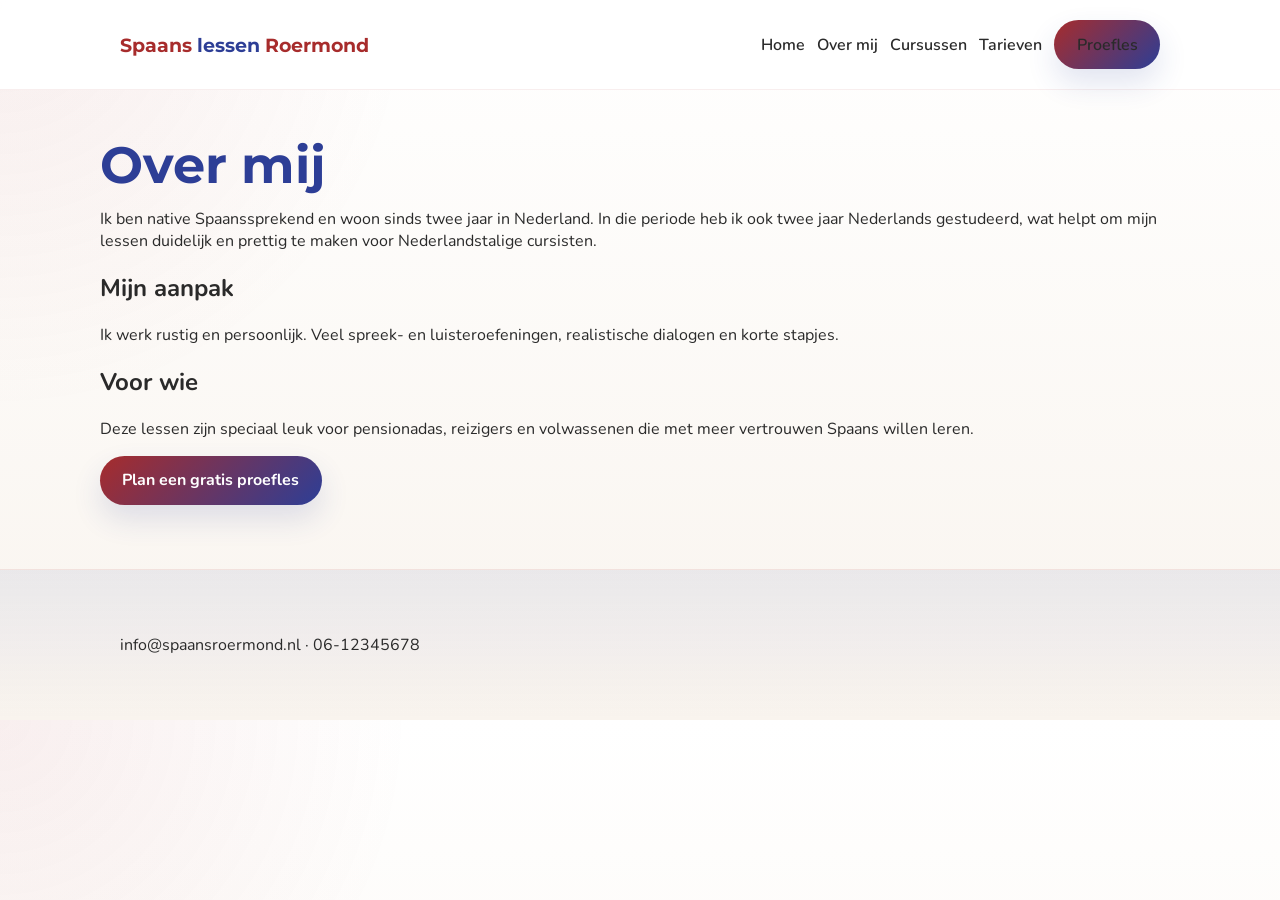
==== about.html @ ed49b1fa "Initial Spaans Roermond site" ====
<!doctype html>
<html lang="nl">
<head>
  <meta charset="utf-8" />
  <meta name="viewport" content="width=device-width,initial-scale=1" />
  <title>Over mij — Spaans lessen Roermond</title>
  <meta name="description" content="Native Spaanssprekende docent in Roermond. Ik geef Spaanse lessen online of op locatie, met uitleg in Nederlands of Engels." />
  <link href="https://fonts.googleapis.com/css2?family=Montserrat:wght@600;700&family=Nunito:wght@400;600&display=swap" rel="stylesheet">
  <link rel="stylesheet" href="styles.css">
</head>
<body>
  <header class="site-header">
    <div class="container header-inner">
      <div class="logo">Spaans <span>lessen</span> Roermond</div>
      <nav class="nav">
        <a href="index.html">Home</a>
        <a href="about.html">Over mij</a>
        <a href="courses.html">Cursussen</a>
        <a href="pricing.html">Tarieven</a>
        <a href="index.html#contact" class="btn btn-primary">Proefles</a>
      </nav>
    </div>
  </header>
  <main class="container" style="padding:3rem 0;">
    <h1>Over mij</h1>
    <p>Ik ben native Spaanssprekend en woon sinds twee jaar in Nederland. In die periode heb ik ook twee jaar Nederlands gestudeerd, wat helpt om mijn lessen duidelijk en prettig te maken voor Nederlandstalige cursisten.</p>
    <h2>Mijn aanpak</h2>
    <p>Ik werk rustig en persoonlijk. Veel spreek- en luisteroefeningen, realistische dialogen en korte stapjes.</p>
    <h2>Voor wie</h2>
    <p>Deze lessen zijn speciaal leuk voor pensionadas, reizigers en volwassenen die met meer vertrouwen Spaans willen leren.</p>
    <p><a href="index.html#contact" class="btn btn-primary">Plan een gratis proefles</a></p>
  </main>
  <footer class="site-footer">
    <div class="container footer-grid">
      <p>info@spaansroermond.nl · 06-12345678</p>
    </div>
  </footer>
</body>
</html>
---- styles.css ----
:root{
  --primary:#A72C2C;
  --secondary:#2D3E96;
  --warm:#E7B75D;
  --bg:#F9F4EE;
  --surface:#fff;
  --text:#2a2a2a;
  --muted:#555;
}
*{box-sizing:border-box}
body{margin:0;font-family:'Nunito',sans-serif;background:radial-gradient(circle at top left, rgba(167,44,44,0.08), transparent 28%), linear-gradient(180deg,#fff,#f9f4ee);color:var(--text)}
img,svg{max-width:100%;height:auto}
.container{max-width:1080px;margin:0 auto;padding:1.25rem}
.site-header{position:sticky;top:0;background:rgba(255,255,255,0.95);backdrop-filter:blur(8px);border-bottom:1px solid rgba(167,44,44,0.08)}
.header-inner{display:flex;align-items:center;justify-content:space-between;gap:1rem}
.logo{font-family:'Montserrat',sans-serif;font-size:1.2rem;font-weight:700;color:var(--primary)}
.logo span{color:var(--secondary)}
.nav{display:flex;flex-wrap:wrap;align-items:center;gap:0.75rem}
.nav a{color:var(--text);text-decoration:none;font-weight:600}
.hero{padding:4rem 0}
.hero-grid{display:grid;grid-template-columns:1.4fr 1fr;gap:2rem;align-items:center}
.eyebrow{display:inline-block;padding:.25rem .75rem;border-radius:999px;background:rgba(45,62,150,0.1);color:var(--secondary);font-size:.89rem;margin-bottom:1rem}
h1{font-family:'Montserrat',sans-serif;font-size:clamp(2.4rem,4vw,3.6rem);margin:0 0 1rem;line-height:1.05;color:var(--secondary)}
.lead{max-width:35rem;font-size:1.05rem;color:var(--muted);margin:0 0 1.5rem}
.hero-buttons{display:flex;flex-wrap:wrap;gap:1rem}
.btn{display:inline-flex;align-items:center;justify-content:center;padding:.85rem 1.4rem;border-radius:999px;font-weight:700;text-decoration:none;transition:transform .18s ease,box-shadow .18s ease}
.btn-primary{background:linear-gradient(135deg, var(--primary), var(--secondary));color:#fff;box-shadow:0 14px 30px rgba(45,62,150,0.14)}
.btn-primary:hover{transform:translateY(-3px);box-shadow:0 18px 38px rgba(45,62,150,0.2)}
.btn-secondary{background:rgba(45,62,150,0.08);color:var(--secondary);}
.hero-card{padding:2rem;border-radius:22px;background:rgba(255,255,255,0.92);border:1px solid rgba(167,44,44,0.1);box-shadow:0 18px 50px rgba(45,62,150,0.05)}
.card-label{font-size:.95rem;font-weight:700;color:var(--primary);text-transform:uppercase;letter-spacing:.08em;margin-bottom:.75rem}
.section-accent{background:linear-gradient(180deg,rgba(45,62,150,0.04),transparent 88%);border-top:4px solid rgba(167,44,44,0.12);padding:2rem 0}
.info-grid{display:grid;grid-template-columns:1fr 1fr;gap:1.75rem;align-items:start}
.feature-list{display:grid;gap:1rem}
.feature-card{padding:1.25rem 1.4rem;background:var(--surface);border-radius:18px;border:1px solid rgba(45,62,150,0.08)}
.feature-card h3{margin-top:0;color:var(--secondary)}
.cards-section{padding:2.5rem 0}
.cards-grid{display:grid;grid-template-columns:repeat(auto-fit,minmax(220px,1fr));gap:1.2rem}
.card{background:var(--surface);padding:1.5rem;border-radius:18px;border:1px solid rgba(167,44,44,0.08)}
.card h3{margin-top:0;color:var(--primary)}
.contact{padding:2.5rem 0}
.contact-box{background:var(--surface);border-radius:24px;padding:2rem;box-shadow:0 20px 50px rgba(167,44,44,0.08);border:1px solid rgba(45,62,150,0.06)}
.contact-box h2{margin-top:0;color:var(--secondary)}
.contact-box p{color:var(--muted);margin-bottom:1.5rem}
form{display:grid;gap:1rem}
form label{display:grid;font-weight:600;color:var(--text)}
input,textarea,select{width:100%;padding:0.95rem 1rem;border:1px solid rgba(45,62,150,0.12);border-radius:16px;background:#fff;color:var(--text);font:inherit}
input:focus,textarea:focus,select:focus{outline:none;box-shadow:0 0 0 4px rgba(45,62,150,0.1);border-color:var(--secondary)}
.site-footer{padding:1.75rem 0;background:linear-gradient(180deg,rgba(45,62,150,0.08),transparent);border-top:1px solid rgba(167,44,44,0.1)}
.footer-grid{display:flex;flex-wrap:wrap;justify-content:space-between;gap:1rem}
@media(max-width:900px){.hero-grid, .info-grid{grid-template-columns:1fr}.nav{justify-content:flex-end}.hero{padding:3rem 0}}
@media(max-width:620px){.header-inner{flex-direction:column;align-items:flex-start}.hero-buttons{flex-direction:column}.footer-grid{flex-direction:column}}
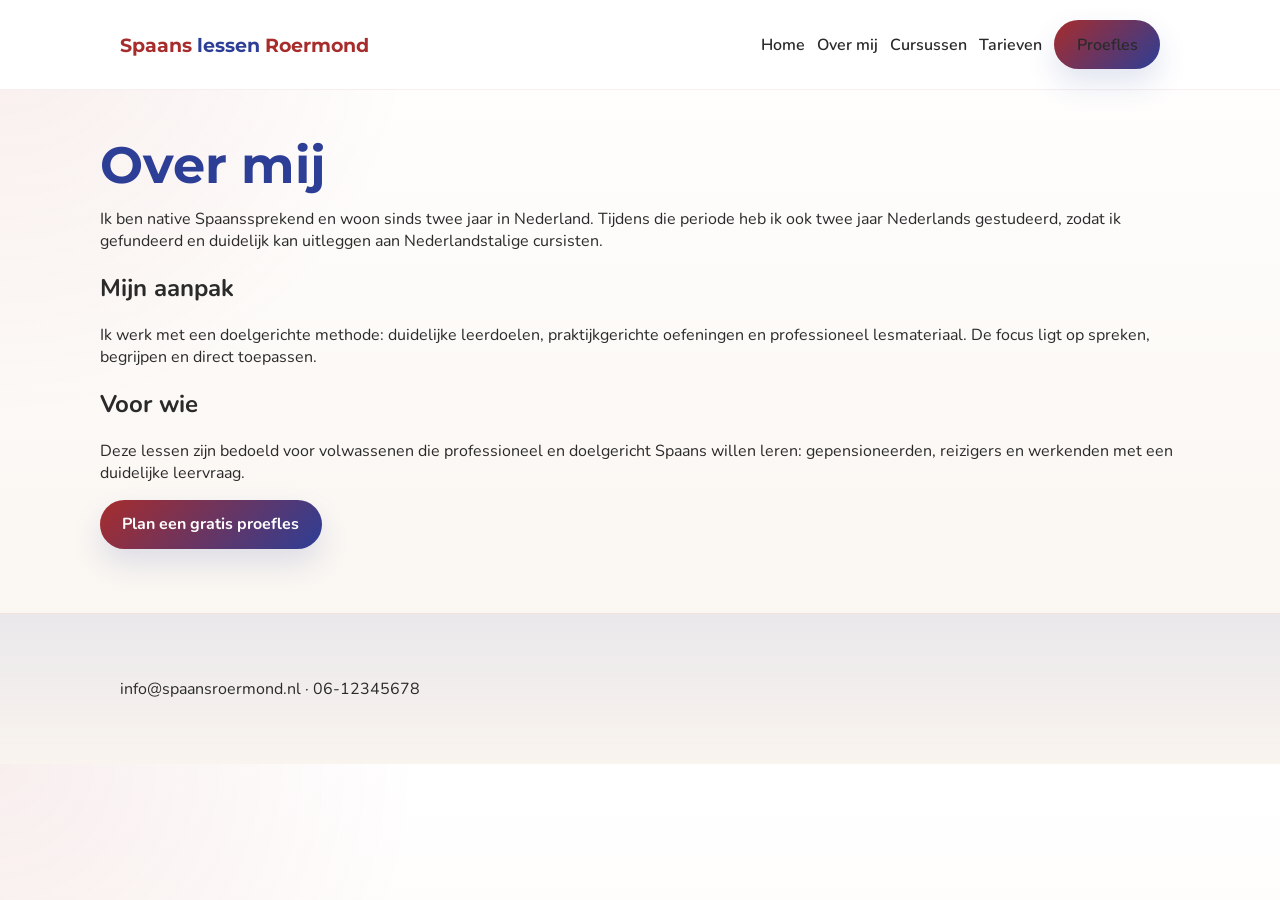
==== commit c90231e9: "Update site content and form" ====
--- a/about.html
+++ b/about.html
@@ -23,11 +23,11 @@
   </header>
   <main class="container" style="padding:3rem 0;">
     <h1>Over mij</h1>
-    <p>Ik ben native Spaanssprekend en woon sinds twee jaar in Nederland. In die periode heb ik ook twee jaar Nederlands gestudeerd, wat helpt om mijn lessen duidelijk en prettig te maken voor Nederlandstalige cursisten.</p>
+    <p>Ik ben native Spaanssprekend en woon sinds twee jaar in Nederland. Tijdens die periode heb ik ook twee jaar Nederlands gestudeerd, zodat ik gefundeerd en duidelijk kan uitleggen aan Nederlandstalige cursisten.</p>
     <h2>Mijn aanpak</h2>
-    <p>Ik werk rustig en persoonlijk. Veel spreek- en luisteroefeningen, realistische dialogen en korte stapjes.</p>
+    <p>Ik werk met een doelgerichte methode: duidelijke leerdoelen, praktijkgerichte oefeningen en professioneel lesmateriaal. De focus ligt op spreken, begrijpen en direct toepassen.</p>
     <h2>Voor wie</h2>
-    <p>Deze lessen zijn speciaal leuk voor pensionadas, reizigers en volwassenen die met meer vertrouwen Spaans willen leren.</p>
+    <p>Deze lessen zijn bedoeld voor volwassenen die professioneel en doelgericht Spaans willen leren: gepensioneerden, reizigers en werkenden met een duidelijke leervraag.</p>
     <p><a href="index.html#contact" class="btn btn-primary">Plan een gratis proefles</a></p>
   </main>
   <footer class="site-footer">
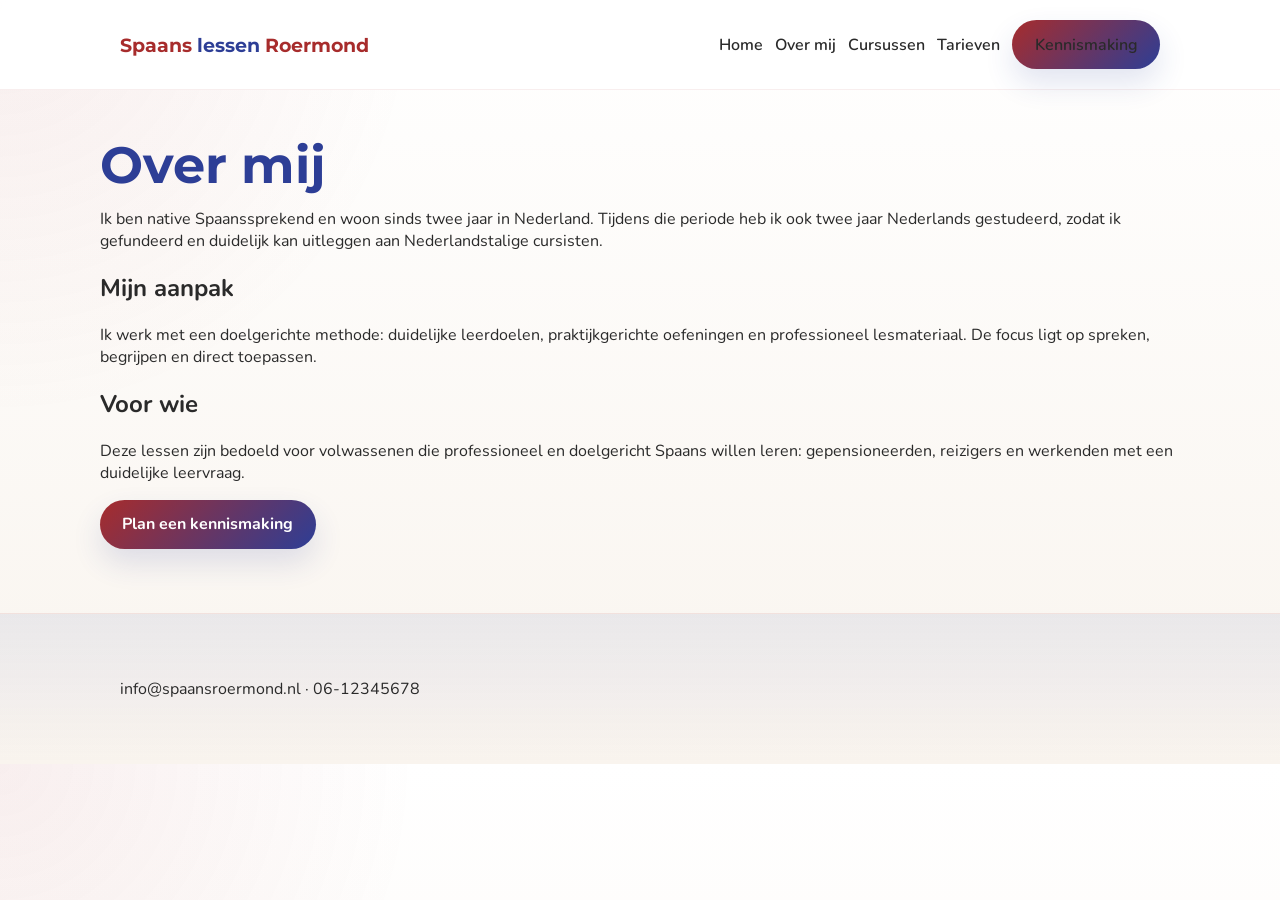
==== commit 9dbc7ae3: "Update site content, SEO and forms" ====
--- a/about.html
+++ b/about.html
@@ -3,8 +3,11 @@
 <head>
   <meta charset="utf-8" />
   <meta name="viewport" content="width=device-width,initial-scale=1" />
-  <title>Over mij — Spaans lessen Roermond</title>
-  <meta name="description" content="Native Spaanssprekende docent in Roermond. Ik geef Spaanse lessen online of op locatie, met uitleg in Nederlands of Engels." />
+  <title>Over mij — Spaans docent in Roermond</title>
+  <meta name="description" content="Over mij: native Spaanssprekende docent in Roermond met twee jaar Nederlands en ervaring in privé- en groepslessen." />
+  <meta name="keywords" content="Spaans docent Roermond, native Spaans, Spaans leren, privé Spaansles, online Spaansles" />
+  <meta property="og:title" content="Over mij — Spaans docent in Roermond" />
+  <meta property="og:description" content="Native Spaanssprekende docent in Roermond met twee jaar Nederlands en ervaring in privé- en groepslessen." />
   <link href="https://fonts.googleapis.com/css2?family=Montserrat:wght@600;700&family=Nunito:wght@400;600&display=swap" rel="stylesheet">
   <link rel="stylesheet" href="styles.css">
 </head>
@@ -17,7 +20,7 @@
         <a href="about.html">Over mij</a>
         <a href="courses.html">Cursussen</a>
         <a href="pricing.html">Tarieven</a>
-        <a href="index.html#contact" class="btn btn-primary">Proefles</a>
+        <a href="index.html#contact" class="btn btn-primary">Kennismaking</a>
       </nav>
     </div>
   </header>
@@ -28,7 +31,7 @@
     <p>Ik werk met een doelgerichte methode: duidelijke leerdoelen, praktijkgerichte oefeningen en professioneel lesmateriaal. De focus ligt op spreken, begrijpen en direct toepassen.</p>
     <h2>Voor wie</h2>
     <p>Deze lessen zijn bedoeld voor volwassenen die professioneel en doelgericht Spaans willen leren: gepensioneerden, reizigers en werkenden met een duidelijke leervraag.</p>
-    <p><a href="index.html#contact" class="btn btn-primary">Plan een gratis proefles</a></p>
+    <p><a href="index.html#contact" class="btn btn-primary">Plan een kennismaking</a></p>
   </main>
   <footer class="site-footer">
     <div class="container footer-grid">
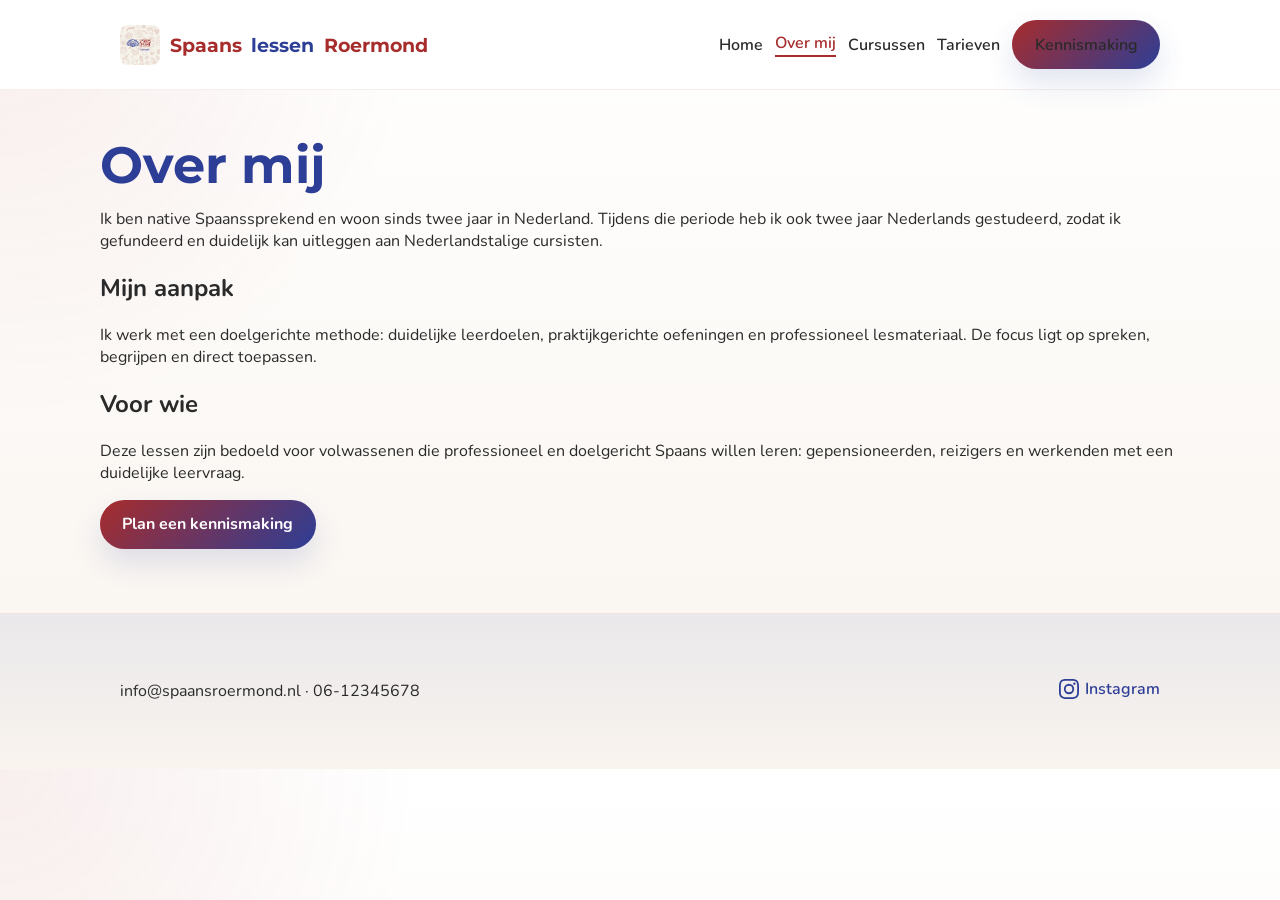
==== commit 39fe9832: "Audit and fix website accessibility issues focusing on shared layouts and reusable components (6a14a" ====
--- a/about.html
+++ b/about.html
@@ -12,19 +12,23 @@
   <link rel="stylesheet" href="styles.css">
 </head>
 <body>
+  <a href="#main-content" class="skip-link">Naar inhoud</a>
   <header class="site-header">
     <div class="container header-inner">
-      <div class="logo">Spaans <span>lessen</span> Roermond</div>
-      <nav class="nav">
+      <a href="index.html" class="logo" aria-label="Spaans lessen Roermond – startpagina">
+        <img src="logo.jpeg" alt="" class="logo-img">
+        Spaans <span>lessen</span> Roermond
+      </a>
+      <nav class="nav" aria-label="Hoofdnavigatie">
         <a href="index.html">Home</a>
-        <a href="about.html">Over mij</a>
+        <a href="about.html" aria-current="page">Over mij</a>
         <a href="courses.html">Cursussen</a>
         <a href="pricing.html">Tarieven</a>
         <a href="index.html#contact" class="btn btn-primary">Kennismaking</a>
       </nav>
     </div>
   </header>
-  <main class="container" style="padding:3rem 0;">
+  <main id="main-content" class="container" style="padding:3rem 0;">
     <h1>Over mij</h1>
     <p>Ik ben native Spaanssprekend en woon sinds twee jaar in Nederland. Tijdens die periode heb ik ook twee jaar Nederlands gestudeerd, zodat ik gefundeerd en duidelijk kan uitleggen aan Nederlandstalige cursisten.</p>
     <h2>Mijn aanpak</h2>
@@ -36,6 +40,10 @@
   <footer class="site-footer">
     <div class="container footer-grid">
       <p>info@spaansroermond.nl · 06-12345678</p>
+      <p class="footer-social"><a href="https://www.instagram.com/spaanslessenroermond" target="_blank" rel="noopener noreferrer" aria-label="Volg ons op Instagram (opent in nieuw tabblad)">
+        <svg aria-hidden="true" focusable="false" width="20" height="20" viewBox="0 0 24 24" fill="currentColor"><path d="M12 2.163c3.204 0 3.584.012 4.85.07 3.252.148 4.771 1.691 4.919 4.919.058 1.265.069 1.645.069 4.849 0 3.205-.012 3.584-.069 4.849-.149 3.225-1.664 4.771-4.919 4.919-1.266.058-1.644.07-4.85.07-3.204 0-3.584-.012-4.849-.07-3.26-.149-4.771-1.699-4.919-4.92-.058-1.265-.07-1.644-.07-4.849 0-3.204.013-3.583.07-4.849.149-3.227 1.664-4.771 4.919-4.919 1.266-.057 1.645-.069 4.849-.069zM12 0C8.741 0 8.333.014 7.053.072 2.695.272.273 2.69.073 7.052.014 8.333 0 8.741 0 12c0 3.259.014 3.668.072 4.948.2 4.358 2.618 6.78 6.98 6.98C8.333 23.986 8.741 24 12 24c3.259 0 3.668-.014 4.948-.072 4.354-.2 6.782-2.618 6.979-6.98.059-1.28.073-1.689.073-4.948 0-3.259-.014-3.667-.072-4.947-.196-4.354-2.617-6.78-6.979-6.98C15.668.014 15.259 0 12 0zm0 5.838a6.162 6.162 0 100 12.324 6.162 6.162 0 000-12.324zM12 16a4 4 0 110-8 4 4 0 010 8zm6.406-11.845a1.44 1.44 0 100 2.881 1.44 1.44 0 000-2.881z"/></svg>
+        Instagram
+      </a></p>
     </div>
   </footer>
 </body>
--- a/styles.css
+++ b/styles.css
@@ -11,12 +11,17 @@
 body{margin:0;font-family:'Nunito',sans-serif;background:radial-gradient(circle at top left, rgba(167,44,44,0.08), transparent 28%), linear-gradient(180deg,#fff,#f9f4ee);color:var(--text)}
 img,svg{max-width:100%;height:auto}
 .container{max-width:1080px;margin:0 auto;padding:1.25rem}
+.skip-link{position:absolute;top:-4rem;left:1rem;background:var(--secondary);color:#fff;padding:.6rem 1.2rem;border-radius:0 0 10px 10px;font-weight:700;text-decoration:none;z-index:200;transition:top .15s ease}
+.skip-link:focus{top:0}
 .site-header{position:sticky;top:0;background:rgba(255,255,255,0.95);backdrop-filter:blur(8px);border-bottom:1px solid rgba(167,44,44,0.08)}
 .header-inner{display:flex;align-items:center;justify-content:space-between;gap:1rem}
-.logo{font-family:'Montserrat',sans-serif;font-size:1.2rem;font-weight:700;color:var(--primary)}
+.logo{font-family:'Montserrat',sans-serif;font-size:1.2rem;font-weight:700;color:var(--primary);text-decoration:none;display:flex;align-items:center;gap:0.6rem}
 .logo span{color:var(--secondary)}
+.logo-img{height:40px;width:auto;border-radius:8px;flex-shrink:0}
 .nav{display:flex;flex-wrap:wrap;align-items:center;gap:0.75rem}
 .nav a{color:var(--text);text-decoration:none;font-weight:600}
+.nav a[aria-current="page"]{color:var(--primary);border-bottom:2px solid var(--primary);padding-bottom:1px}
+.nav a:focus-visible,.btn:focus-visible{outline:3px solid var(--secondary);outline-offset:3px;border-radius:6px}
 .hero{padding:4rem 0}
 .hero-grid{display:grid;grid-template-columns:1.4fr 1fr;gap:2rem;align-items:center}
 .eyebrow{display:inline-block;padding:.25rem .75rem;border-radius:999px;background:rgba(45,62,150,0.1);color:var(--secondary);font-size:.89rem;margin-bottom:1rem}
@@ -47,6 +52,11 @@
 input,textarea,select{width:100%;padding:0.95rem 1rem;border:1px solid rgba(45,62,150,0.12);border-radius:16px;background:#fff;color:var(--text);font:inherit}
 input:focus,textarea:focus,select:focus{outline:none;box-shadow:0 0 0 4px rgba(45,62,150,0.1);border-color:var(--secondary)}
 .site-footer{padding:1.75rem 0;background:linear-gradient(180deg,rgba(45,62,150,0.08),transparent);border-top:1px solid rgba(167,44,44,0.1)}
-.footer-grid{display:flex;flex-wrap:wrap;justify-content:space-between;gap:1rem}
+.footer-grid{display:flex;flex-wrap:wrap;justify-content:space-between;gap:1rem;align-items:center}
+.footer-social a{display:inline-flex;align-items:center;gap:.4rem;color:var(--secondary);font-weight:600;text-decoration:none}
+.footer-social a:hover{text-decoration:underline}
+.footer-social a:focus-visible{outline:3px solid var(--secondary);outline-offset:3px;border-radius:4px}
+.price-list{padding-left:1.25rem;display:grid;gap:.75rem;color:var(--text)}
+.price-list li{line-height:1.6}
 @media(max-width:900px){.hero-grid, .info-grid{grid-template-columns:1fr}.nav{justify-content:flex-end}.hero{padding:3rem 0}}
 @media(max-width:620px){.header-inner{flex-direction:column;align-items:flex-start}.hero-buttons{flex-direction:column}.footer-grid{flex-direction:column}}
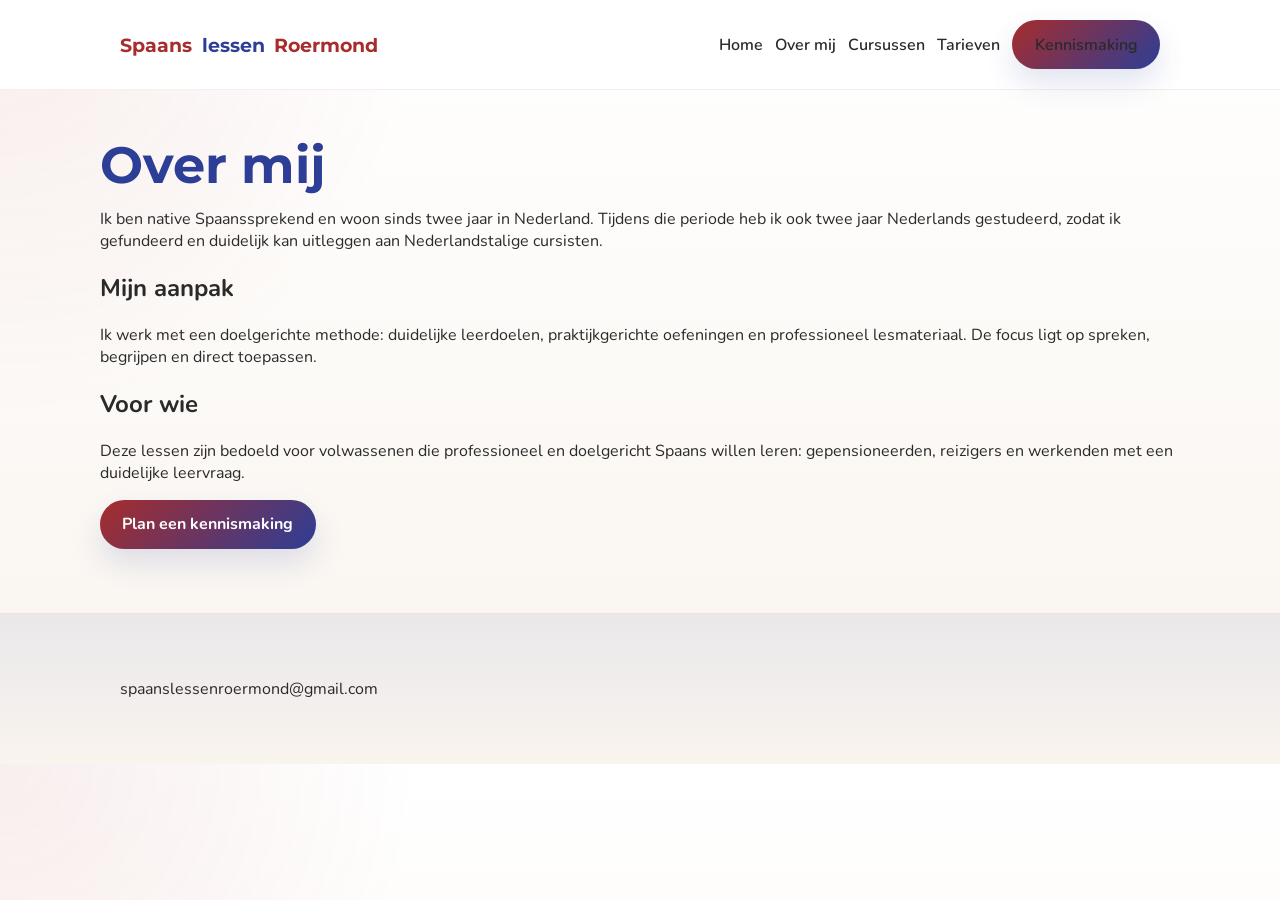
==== commit 1628a414: "Update contact email and remove phone number" ====
--- a/about.html
+++ b/about.html
@@ -12,23 +12,19 @@
   <link rel="stylesheet" href="styles.css">
 </head>
 <body>
-  <a href="#main-content" class="skip-link">Naar inhoud</a>
   <header class="site-header">
     <div class="container header-inner">
-      <a href="index.html" class="logo" aria-label="Spaans lessen Roermond – startpagina">
-        <img src="logo.jpeg" alt="" class="logo-img">
-        Spaans <span>lessen</span> Roermond
-      </a>
-      <nav class="nav" aria-label="Hoofdnavigatie">
+      <div class="logo">Spaans <span>lessen</span> Roermond</div>
+      <nav class="nav">
         <a href="index.html">Home</a>
-        <a href="about.html" aria-current="page">Over mij</a>
+        <a href="about.html">Over mij</a>
         <a href="courses.html">Cursussen</a>
         <a href="pricing.html">Tarieven</a>
         <a href="index.html#contact" class="btn btn-primary">Kennismaking</a>
       </nav>
     </div>
   </header>
-  <main id="main-content" class="container" style="padding:3rem 0;">
+  <main class="container" style="padding:3rem 0;">
     <h1>Over mij</h1>
     <p>Ik ben native Spaanssprekend en woon sinds twee jaar in Nederland. Tijdens die periode heb ik ook twee jaar Nederlands gestudeerd, zodat ik gefundeerd en duidelijk kan uitleggen aan Nederlandstalige cursisten.</p>
     <h2>Mijn aanpak</h2>
@@ -39,11 +35,7 @@
   </main>
   <footer class="site-footer">
     <div class="container footer-grid">
-      <p>info@spaansroermond.nl · 06-12345678</p>
-      <p class="footer-social"><a href="https://www.instagram.com/spaanslessenroermond" target="_blank" rel="noopener noreferrer" aria-label="Volg ons op Instagram (opent in nieuw tabblad)">
-        <svg aria-hidden="true" focusable="false" width="20" height="20" viewBox="0 0 24 24" fill="currentColor"><path d="M12 2.163c3.204 0 3.584.012 4.85.07 3.252.148 4.771 1.691 4.919 4.919.058 1.265.069 1.645.069 4.849 0 3.205-.012 3.584-.069 4.849-.149 3.225-1.664 4.771-4.919 4.919-1.266.058-1.644.07-4.85.07-3.204 0-3.584-.012-4.849-.07-3.26-.149-4.771-1.699-4.919-4.92-.058-1.265-.07-1.644-.07-4.849 0-3.204.013-3.583.07-4.849.149-3.227 1.664-4.771 4.919-4.919 1.266-.057 1.645-.069 4.849-.069zM12 0C8.741 0 8.333.014 7.053.072 2.695.272.273 2.69.073 7.052.014 8.333 0 8.741 0 12c0 3.259.014 3.668.072 4.948.2 4.358 2.618 6.78 6.98 6.98C8.333 23.986 8.741 24 12 24c3.259 0 3.668-.014 4.948-.072 4.354-.2 6.782-2.618 6.979-6.98.059-1.28.073-1.689.073-4.948 0-3.259-.014-3.667-.072-4.947-.196-4.354-2.617-6.78-6.979-6.98C15.668.014 15.259 0 12 0zm0 5.838a6.162 6.162 0 100 12.324 6.162 6.162 0 000-12.324zM12 16a4 4 0 110-8 4 4 0 010 8zm6.406-11.845a1.44 1.44 0 100 2.881 1.44 1.44 0 000-2.881z"/></svg>
-        Instagram
-      </a></p>
+      <p>spaanslessenroermond@gmail.com</p>
     </div>
   </footer>
 </body>
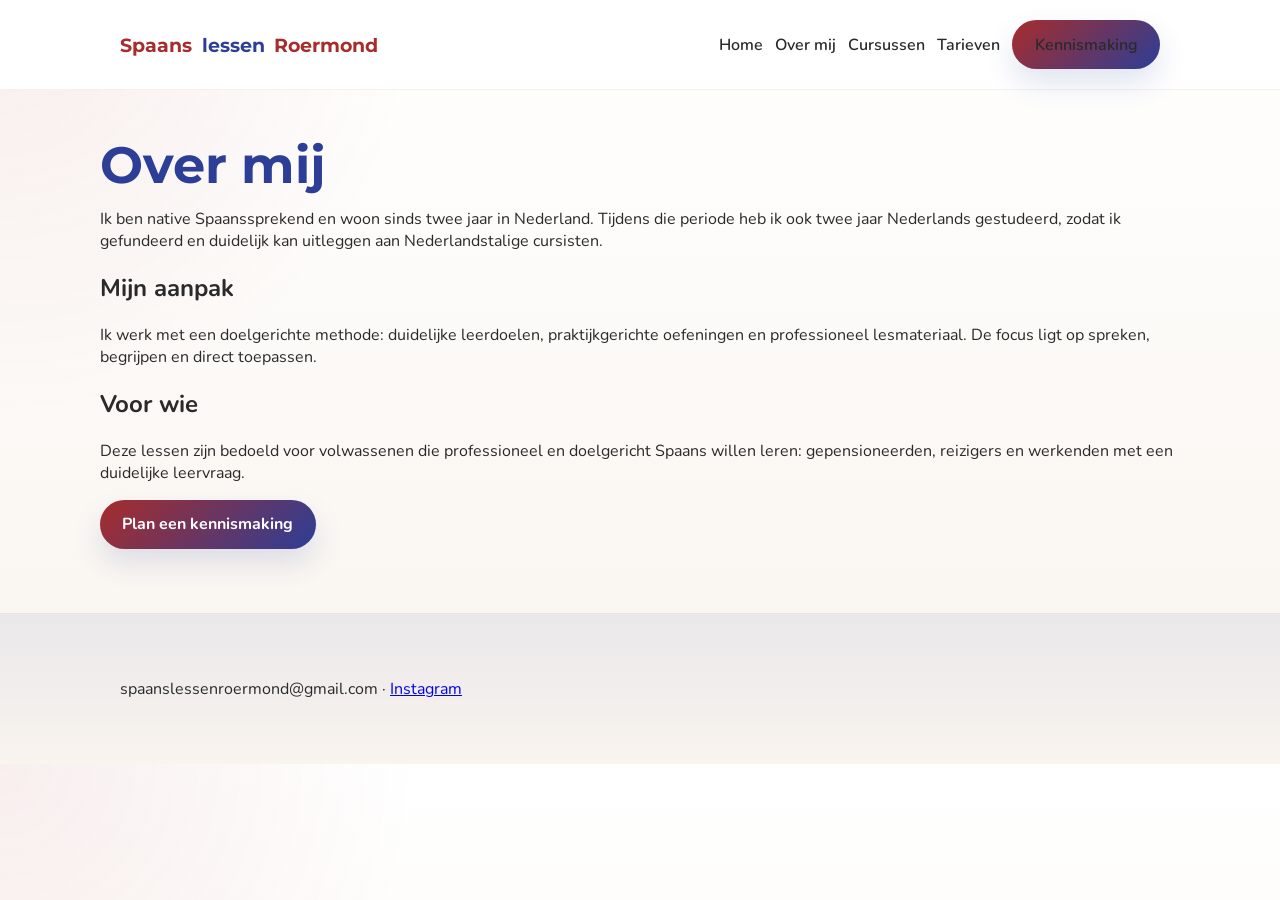
==== commit 0a94ab33: "Add Instagram link to footer" ====
--- a/about.html
+++ b/about.html
@@ -35,7 +35,7 @@
   </main>
   <footer class="site-footer">
     <div class="container footer-grid">
-      <p>spaanslessenroermond@gmail.com</p>
+      <p>spaanslessenroermond@gmail.com · <a href="https://www.instagram.com/spaanslessenroermond/" target="_blank">Instagram</a></p>
     </div>
   </footer>
 </body>
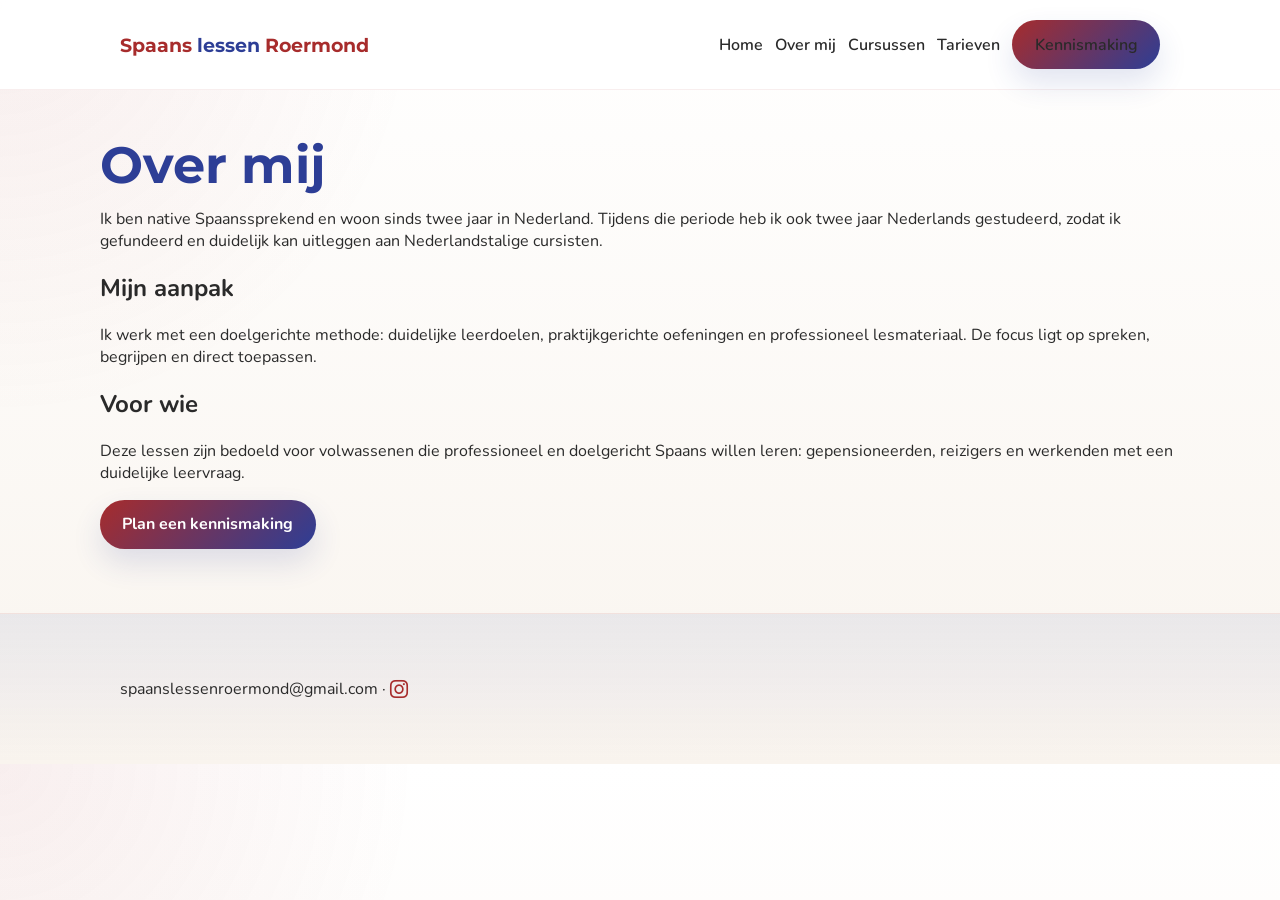
==== commit 5bfd939f: "Add Font Awesome and style Instagram icon link" ====
--- a/about.html
+++ b/about.html
@@ -9,6 +9,7 @@
   <meta property="og:title" content="Over mij — Spaans docent in Roermond" />
   <meta property="og:description" content="Native Spaanssprekende docent in Roermond met twee jaar Nederlands en ervaring in privé- en groepslessen." />
   <link href="https://fonts.googleapis.com/css2?family=Montserrat:wght@600;700&family=Nunito:wght@400;600&display=swap" rel="stylesheet">
+  <link rel="stylesheet" href="https://cdnjs.cloudflare.com/ajax/libs/font-awesome/6.4.0/css/all.min.css">
   <link rel="stylesheet" href="styles.css">
 </head>
 <body>
@@ -35,7 +36,7 @@
   </main>
   <footer class="site-footer">
     <div class="container footer-grid">
-      <p>spaanslessenroermond@gmail.com · <a href="https://www.instagram.com/spaanslessenroermond/" target="_blank">Instagram</a></p>
+      <p>spaanslessenroermond@gmail.com · <a href="https://www.instagram.com/spaanslessenroermond/" target="_blank" aria-label="Instagram"><i class="fab fa-instagram"></i></a></p>
     </div>
   </footer>
 </body>
--- a/styles.css
+++ b/styles.css
@@ -11,17 +11,12 @@
 body{margin:0;font-family:'Nunito',sans-serif;background:radial-gradient(circle at top left, rgba(167,44,44,0.08), transparent 28%), linear-gradient(180deg,#fff,#f9f4ee);color:var(--text)}
 img,svg{max-width:100%;height:auto}
 .container{max-width:1080px;margin:0 auto;padding:1.25rem}
-.skip-link{position:absolute;top:-4rem;left:1rem;background:var(--secondary);color:#fff;padding:.6rem 1.2rem;border-radius:0 0 10px 10px;font-weight:700;text-decoration:none;z-index:200;transition:top .15s ease}
-.skip-link:focus{top:0}
 .site-header{position:sticky;top:0;background:rgba(255,255,255,0.95);backdrop-filter:blur(8px);border-bottom:1px solid rgba(167,44,44,0.08)}
 .header-inner{display:flex;align-items:center;justify-content:space-between;gap:1rem}
-.logo{font-family:'Montserrat',sans-serif;font-size:1.2rem;font-weight:700;color:var(--primary);text-decoration:none;display:flex;align-items:center;gap:0.6rem}
+.logo{font-family:'Montserrat',sans-serif;font-size:1.2rem;font-weight:700;color:var(--primary)}
 .logo span{color:var(--secondary)}
-.logo-img{height:40px;width:auto;border-radius:8px;flex-shrink:0}
 .nav{display:flex;flex-wrap:wrap;align-items:center;gap:0.75rem}
 .nav a{color:var(--text);text-decoration:none;font-weight:600}
-.nav a[aria-current="page"]{color:var(--primary);border-bottom:2px solid var(--primary);padding-bottom:1px}
-.nav a:focus-visible,.btn:focus-visible{outline:3px solid var(--secondary);outline-offset:3px;border-radius:6px}
 .hero{padding:4rem 0}
 .hero-grid{display:grid;grid-template-columns:1.4fr 1fr;gap:2rem;align-items:center}
 .eyebrow{display:inline-block;padding:.25rem .75rem;border-radius:999px;background:rgba(45,62,150,0.1);color:var(--secondary);font-size:.89rem;margin-bottom:1rem}
@@ -52,11 +47,9 @@
 input,textarea,select{width:100%;padding:0.95rem 1rem;border:1px solid rgba(45,62,150,0.12);border-radius:16px;background:#fff;color:var(--text);font:inherit}
 input:focus,textarea:focus,select:focus{outline:none;box-shadow:0 0 0 4px rgba(45,62,150,0.1);border-color:var(--secondary)}
 .site-footer{padding:1.75rem 0;background:linear-gradient(180deg,rgba(45,62,150,0.08),transparent);border-top:1px solid rgba(167,44,44,0.1)}
-.footer-grid{display:flex;flex-wrap:wrap;justify-content:space-between;gap:1rem;align-items:center}
-.footer-social a{display:inline-flex;align-items:center;gap:.4rem;color:var(--secondary);font-weight:600;text-decoration:none}
-.footer-social a:hover{text-decoration:underline}
-.footer-social a:focus-visible{outline:3px solid var(--secondary);outline-offset:3px;border-radius:4px}
-.price-list{padding-left:1.25rem;display:grid;gap:.75rem;color:var(--text)}
-.price-list li{line-height:1.6}
+.footer-grid{display:flex;flex-wrap:wrap;justify-content:space-between;gap:1rem}
 @media(max-width:900px){.hero-grid, .info-grid{grid-template-columns:1fr}.nav{justify-content:flex-end}.hero{padding:3rem 0}}
-@media(max-width:620px){.header-inner{flex-direction:column;align-items:flex-start}.hero-buttons{flex-direction:column}.footer-grid{flex-direction:column}}+@media(max-width:620px){.header-inner{flex-direction:column;align-items:flex-start}.hero-buttons{flex-direction:column}.footer-grid{flex-direction:column}}
+.site-footer a{color:var(--primary);text-decoration:none;transition:color 0.2s ease}
+.site-footer a:hover{color:var(--secondary)}
+.site-footer i{font-size:1.3rem;vertical-align:middle}
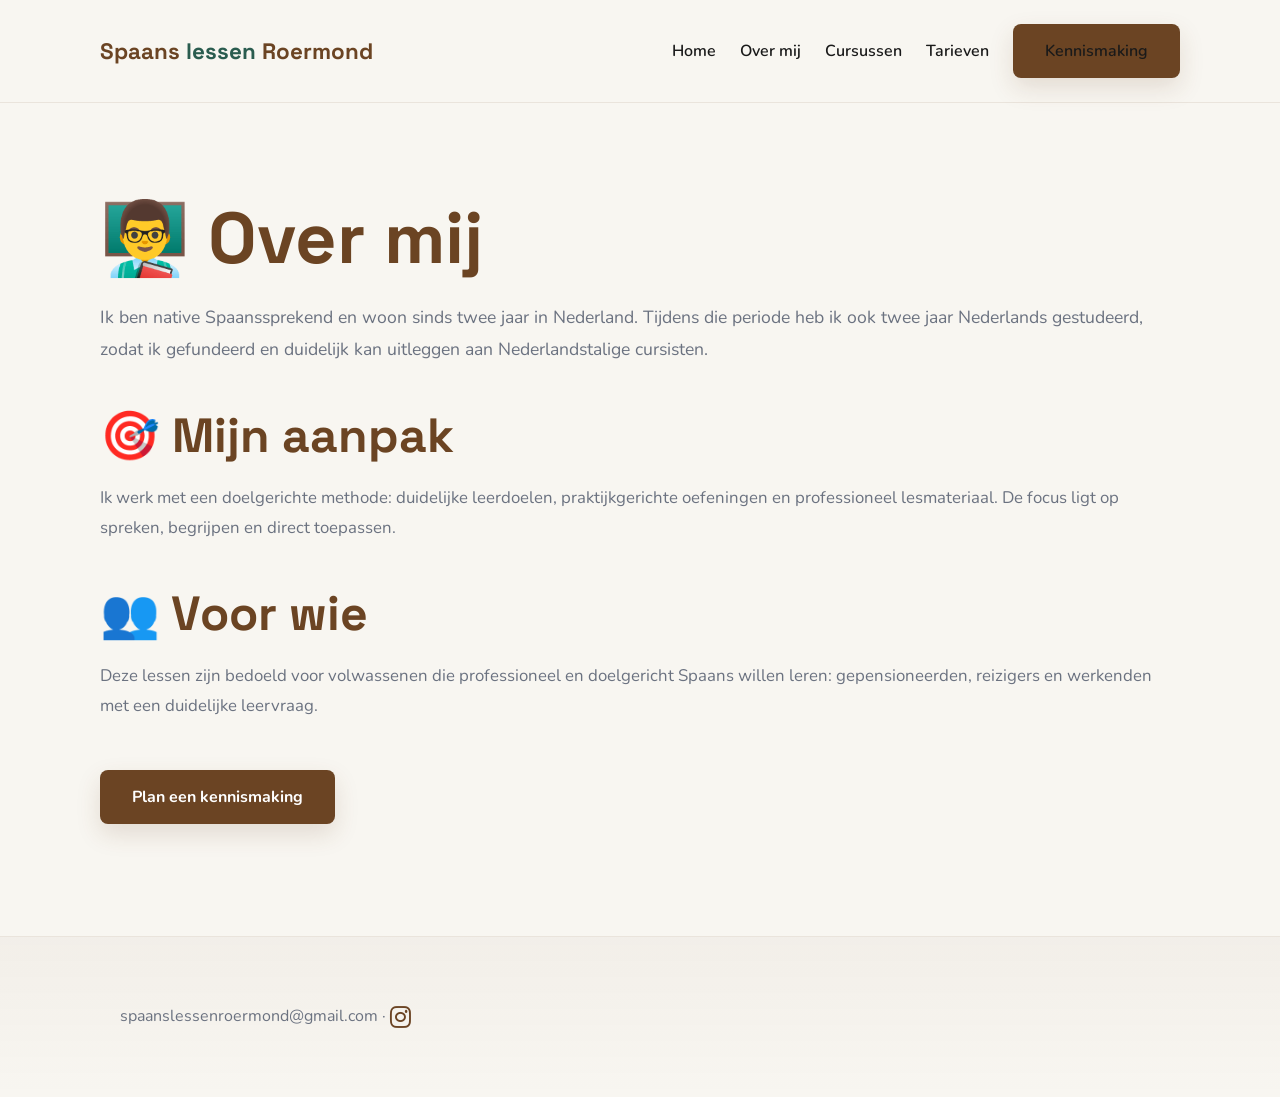
==== commit 883ca449: "Pagina's bijgewerkt: subtiele styling- en tekstverbeteringen voor Over en Cursussen" ====
--- a/about.html
+++ b/about.html
@@ -25,14 +25,14 @@
       </nav>
     </div>
   </header>
-  <main class="container" style="padding:3rem 0;">
-    <h1>Over mij</h1>
-    <p>Ik ben native Spaanssprekend en woon sinds twee jaar in Nederland. Tijdens die periode heb ik ook twee jaar Nederlands gestudeerd, zodat ik gefundeerd en duidelijk kan uitleggen aan Nederlandstalige cursisten.</p>
-    <h2>Mijn aanpak</h2>
-    <p>Ik werk met een doelgerichte methode: duidelijke leerdoelen, praktijkgerichte oefeningen en professioneel lesmateriaal. De focus ligt op spreken, begrijpen en direct toepassen.</p>
-    <h2>Voor wie</h2>
-    <p>Deze lessen zijn bedoeld voor volwassenen die professioneel en doelgericht Spaans willen leren: gepensioneerden, reizigers en werkenden met een duidelijke leervraag.</p>
-    <p><a href="index.html#contact" class="btn btn-primary">Plan een kennismaking</a></p>
+  <main class="container" style="padding:6rem 0;">
+    <h1>👨‍🏫 Over mij</h1>
+    <p style="color:var(--muted);line-height:1.8;font-size:1.1rem;margin-bottom:2rem;">Ik ben native Spaanssprekend en woon sinds twee jaar in Nederland. Tijdens die periode heb ik ook twee jaar Nederlands gestudeerd, zodat ik gefundeerd en duidelijk kan uitleggen aan Nederlandstalige cursisten.</p>
+    <h2>🎯 Mijn aanpak</h2>
+    <p style="color:var(--muted);line-height:1.8;font-size:1.05rem;margin-bottom:2rem;">Ik werk met een doelgerichte methode: duidelijke leerdoelen, praktijkgerichte oefeningen en professioneel lesmateriaal. De focus ligt op spreken, begrijpen en direct toepassen.</p>
+    <h2>👥 Voor wie</h2>
+    <p style="color:var(--muted);line-height:1.8;font-size:1.05rem;margin-bottom:2rem;">Deze lessen zijn bedoeld voor volwassenen die professioneel en doelgericht Spaans willen leren: gepensioneerden, reizigers en werkenden met een duidelijke leervraag.</p>
+    <p style="margin-top:3rem;"><a href="index.html#contact" class="btn btn-primary">Plan een kennismaking</a></p>
   </main>
   <footer class="site-footer">
     <div class="container footer-grid">
--- a/styles.css
+++ b/styles.css
@@ -1,55 +1,76 @@
+@import url('https://fonts.googleapis.com/css2?family=Space+Grotesk:wght@700&display=swap');
 :root{
-  --primary:#A72C2C;
-  --secondary:#2D3E96;
-  --warm:#E7B75D;
-  --bg:#F9F4EE;
-  --surface:#fff;
-  --text:#2a2a2a;
-  --muted:#555;
+  --primary:#6B4423;
+  --secondary:#2A5C4F;
+  --accent:#C89968;
+  --bg:#F8F6F1;
+  --surface:#FFFFFF;
+  --text:#1a1a1a;
+  --muted:#6B7280;
 }
 *{box-sizing:border-box}
-body{margin:0;font-family:'Nunito',sans-serif;background:radial-gradient(circle at top left, rgba(167,44,44,0.08), transparent 28%), linear-gradient(180deg,#fff,#f9f4ee);color:var(--text)}
+body{margin:0;font-family:'Nunito',sans-serif;background:#F8F6F1;color:var(--text);overflow-x:hidden}
+@keyframes float{0%{transform:translateY(0px)}50%{transform:translateY(-15px)}100%{transform:translateY(0px)}}
+@keyframes fadeInUp{0%{opacity:0;transform:translateY(30px)}100%{opacity:1;transform:translateY(0)}}
+@keyframes slideIn{0%{opacity:0;transform:translateX(-50px)}100%{opacity:1;transform:translateX(0)}}
+@keyframes subtleShift{0%{transform:translateX(0)}100%{transform:translateX(3px)}}
 img,svg{max-width:100%;height:auto}
 .container{max-width:1080px;margin:0 auto;padding:1.25rem}
-.site-header{position:sticky;top:0;background:rgba(255,255,255,0.95);backdrop-filter:blur(8px);border-bottom:1px solid rgba(167,44,44,0.08)}
-.header-inner{display:flex;align-items:center;justify-content:space-between;gap:1rem}
-.logo{font-family:'Montserrat',sans-serif;font-size:1.2rem;font-weight:700;color:var(--primary)}
+.site-header{position:sticky;top:0;background:rgba(248,246,241,0.95);backdrop-filter:blur(10px);border-bottom:1px solid rgba(107,68,35,0.1);z-index:100}
+.header-inner{display:flex;align-items:center;justify-content:space-between;gap:1rem;padding:1.5rem 0}
+.logo{font-family:'Space Grotesk',sans-serif;font-size:1.4rem;font-weight:700;color:var(--primary)}
 .logo span{color:var(--secondary)}
-.nav{display:flex;flex-wrap:wrap;align-items:center;gap:0.75rem}
-.nav a{color:var(--text);text-decoration:none;font-weight:600}
-.hero{padding:4rem 0}
-.hero-grid{display:grid;grid-template-columns:1.4fr 1fr;gap:2rem;align-items:center}
-.eyebrow{display:inline-block;padding:.25rem .75rem;border-radius:999px;background:rgba(45,62,150,0.1);color:var(--secondary);font-size:.89rem;margin-bottom:1rem}
-h1{font-family:'Montserrat',sans-serif;font-size:clamp(2.4rem,4vw,3.6rem);margin:0 0 1rem;line-height:1.05;color:var(--secondary)}
-.lead{max-width:35rem;font-size:1.05rem;color:var(--muted);margin:0 0 1.5rem}
-.hero-buttons{display:flex;flex-wrap:wrap;gap:1rem}
-.btn{display:inline-flex;align-items:center;justify-content:center;padding:.85rem 1.4rem;border-radius:999px;font-weight:700;text-decoration:none;transition:transform .18s ease,box-shadow .18s ease}
-.btn-primary{background:linear-gradient(135deg, var(--primary), var(--secondary));color:#fff;box-shadow:0 14px 30px rgba(45,62,150,0.14)}
-.btn-primary:hover{transform:translateY(-3px);box-shadow:0 18px 38px rgba(45,62,150,0.2)}
-.btn-secondary{background:rgba(45,62,150,0.08);color:var(--secondary);}
-.hero-card{padding:2rem;border-radius:22px;background:rgba(255,255,255,0.92);border:1px solid rgba(167,44,44,0.1);box-shadow:0 18px 50px rgba(45,62,150,0.05)}
-.card-label{font-size:.95rem;font-weight:700;color:var(--primary);text-transform:uppercase;letter-spacing:.08em;margin-bottom:.75rem}
-.section-accent{background:linear-gradient(180deg,rgba(45,62,150,0.04),transparent 88%);border-top:4px solid rgba(167,44,44,0.12);padding:2rem 0}
-.info-grid{display:grid;grid-template-columns:1fr 1fr;gap:1.75rem;align-items:start}
-.feature-list{display:grid;gap:1rem}
-.feature-card{padding:1.25rem 1.4rem;background:var(--surface);border-radius:18px;border:1px solid rgba(45,62,150,0.08)}
-.feature-card h3{margin-top:0;color:var(--secondary)}
-.cards-section{padding:2.5rem 0}
-.cards-grid{display:grid;grid-template-columns:repeat(auto-fit,minmax(220px,1fr));gap:1.2rem}
-.card{background:var(--surface);padding:1.5rem;border-radius:18px;border:1px solid rgba(167,44,44,0.08)}
-.card h3{margin-top:0;color:var(--primary)}
-.contact{padding:2.5rem 0}
-.contact-box{background:var(--surface);border-radius:24px;padding:2rem;box-shadow:0 20px 50px rgba(167,44,44,0.08);border:1px solid rgba(45,62,150,0.06)}
-.contact-box h2{margin-top:0;color:var(--secondary)}
-.contact-box p{color:var(--muted);margin-bottom:1.5rem}
-form{display:grid;gap:1rem}
-form label{display:grid;font-weight:600;color:var(--text)}
-input,textarea,select{width:100%;padding:0.95rem 1rem;border:1px solid rgba(45,62,150,0.12);border-radius:16px;background:#fff;color:var(--text);font:inherit}
-input:focus,textarea:focus,select:focus{outline:none;box-shadow:0 0 0 4px rgba(45,62,150,0.1);border-color:var(--secondary)}
-.site-footer{padding:1.75rem 0;background:linear-gradient(180deg,rgba(45,62,150,0.08),transparent);border-top:1px solid rgba(167,44,44,0.1)}
-.footer-grid{display:flex;flex-wrap:wrap;justify-content:space-between;gap:1rem}
-@media(max-width:900px){.hero-grid, .info-grid{grid-template-columns:1fr}.nav{justify-content:flex-end}.hero{padding:3rem 0}}
-@media(max-width:620px){.header-inner{flex-direction:column;align-items:flex-start}.hero-buttons{flex-direction:column}.footer-grid{flex-direction:column}}
-.site-footer a{color:var(--primary);text-decoration:none;transition:color 0.2s ease}
-.site-footer a:hover{color:var(--secondary)}
-.site-footer i{font-size:1.3rem;vertical-align:middle}
+.nav{display:flex;flex-wrap:wrap;align-items:center;gap:1.5rem}
+.nav a{color:var(--text);text-decoration:none;font-weight:600;position:relative;transition:color 0.3s ease}
+.nav a::after{content:'';position:absolute;bottom:-5px;left:0;width:0;height:2px;background:var(--accent);transition:width 0.3s ease}
+.nav a:hover{color:var(--primary)}
+.nav a:hover::after{width:100%}
+.hero{padding:8rem 0;position:relative;background:linear-gradient(135deg, rgba(248,246,241,1) 0%, rgba(248,246,241,1) 100%);border-bottom:1px solid rgba(107,68,35,0.1)}
+.hero::before{content:'';position:absolute;top:0;left:0;right:0;bottom:0;background:radial-gradient(circle at 20% 50%, rgba(200,153,104,0.08) 0%, transparent 50%), radial-gradient(circle at 80% 80%, rgba(42,92,79,0.08) 0%, transparent 50%);pointer-events:none}
+.hero-grid{display:grid;grid-template-columns:1.4fr 1fr;gap:3rem;align-items:center;position:relative;z-index:1}
+.hero-text{animation:fadeInUp 0.8s ease}
+.eyebrow{display:inline-block;padding:0.5rem 1rem;border-radius:999px;background:rgba(200,153,104,0.15);border:1px solid rgba(200,153,104,0.3);color:var(--primary);font-size:0.85rem;margin-bottom:1.5rem;font-weight:700;letter-spacing:0.1em}
+h1{font-family:'Space Grotesk',sans-serif;font-size:clamp(3rem,6vw,4.5rem);margin:0 0 1.5rem;line-height:1.1;color:var(--primary);animation:fadeInUp 0.8s ease 0.1s both}
+h2{font-family:'Space Grotesk',sans-serif;font-size:clamp(2rem,4vw,3rem);color:var(--primary);margin-bottom:1rem}
+h3{font-family:'Space Grotesk',sans-serif;font-size:1.3rem;color:var(--primary)}
+.lead{max-width:35rem;font-size:1.1rem;color:var(--muted);margin:0 0 2rem;line-height:1.7}
+.hero-buttons{display:flex;flex-wrap:wrap;gap:1.5rem;margin-top:2rem}
+.btn{display:inline-flex;align-items:center;justify-content:center;padding:1rem 2rem;border-radius:8px;font-weight:700;text-decoration:none;transition:all 0.3s ease;cursor:pointer;border:none;font-size:1rem}
+.btn-primary{background:var(--primary);color:#fff;box-shadow:0 10px 25px rgba(107,68,35,0.15);position:relative;overflow:hidden}
+.btn-primary::before{content:'';position:absolute;top:0;left:-100%;width:100%;height:100%;background:rgba(255,255,255,0.1);transition:left 0.3s ease}
+.btn-primary:hover{transform:translateY(-3px);box-shadow:0 15px 35px rgba(107,68,35,0.25)}
+.btn-primary:hover::before{left:100%}
+.btn-secondary{background:rgba(107,68,35,0.1);color:var(--primary);border:2px solid var(--primary)}
+.btn-secondary:hover{background:var(--primary);color:#fff;transform:translateY(-3px);box-shadow:0 10px 25px rgba(107,68,35,0.15)}
+.hero-card{padding:2.5rem;border-radius:16px;background:var(--surface);border:1px solid rgba(107,68,35,0.1);box-shadow:0 10px 30px rgba(0,0,0,0.05);animation:float 3s ease-in-out infinite;transform:translateY(0)}
+.card-label{font-size:0.85rem;font-weight:700;color:var(--secondary);text-transform:uppercase;letter-spacing:0.15em;margin-bottom:1rem}
+.section-accent{background:linear-gradient(180deg, rgba(200,153,104,0.05) 0%, rgba(42,92,79,0.05) 100%);border-top:1px solid rgba(107,68,35,0.1);padding:4rem 0}
+.info-grid{display:grid;grid-template-columns:1fr 1fr;gap:2rem;align-items:start}
+.feature-list{display:grid;gap:1.5rem}
+.feature-card{padding:1.75rem;background:var(--surface);border-radius:12px;border:1px solid rgba(107,68,35,0.1);transition:all 0.3s ease;box-shadow:0 2px 8px rgba(0,0,0,0.04)}
+.feature-card:hover{background:rgba(248,246,241,1);border-color:var(--accent);transform:translateY(-6px);box-shadow:0 8px 20px rgba(0,0,0,0.08)}
+.feature-card h3{color:var(--primary)}
+.feature-card p{color:var(--muted);line-height:1.6}
+.cards-section{padding:4rem 0}
+.cards-grid{display:grid;grid-template-columns:repeat(auto-fit,minmax(250px,1fr));gap:2rem}
+.card{background:var(--surface);padding:2rem;border-radius:16px;border:1px solid rgba(107,68,35,0.1);transition:all 0.4s ease;box-shadow:0 4px 12px rgba(0,0,0,0.05);cursor:pointer}
+.card:hover{transform:translateY(-10px);border-color:var(--accent);box-shadow:0 12px 30px rgba(0,0,0,0.1)}
+.card h3{color:var(--primary);margin-bottom:1rem}
+.card p{color:var(--muted);line-height:1.6}
+.contact{padding:4rem 0}
+.contact-box{background:var(--surface);border-radius:16px;padding:3rem;box-shadow:0 10px 30px rgba(0,0,0,0.06);border:1px solid rgba(107,68,35,0.1)}
+.contact-box h2{margin-top:0;color:var(--primary)}
+.contact-box p{color:var(--muted);margin-bottom:2rem;line-height:1.6}
+form{display:grid;gap:1.5rem}
+form label{display:grid;font-weight:600;color:var(--text);margin-bottom:0.5rem}
+input,textarea,select{width:100%;padding:1rem;border:1px solid rgba(107,68,35,0.15);border-radius:8px;background:var(--surface);color:var(--text);font:inherit;transition:all 0.3s ease;box-shadow:0 2px 4px rgba(0,0,0,0.02)}
+input:focus,textarea:focus,select:focus{outline:none;box-shadow:0 0 0 3px rgba(200,153,104,0.2);border-color:var(--accent);background:var(--surface)}
+input::placeholder,textarea::placeholder{color:var(--muted)}
+.site-footer{padding:2rem 0;background:linear-gradient(180deg, rgba(107,68,35,0.04) 0%, transparent);border-top:1px solid rgba(107,68,35,0.1)}
+.footer-grid{display:flex;flex-wrap:wrap;justify-content:space-between;gap:2rem}
+.footer-grid p{color:var(--muted)}
+.site-footer a{color:var(--primary);text-decoration:none;transition:all 0.3s ease;font-weight:600}
+.site-footer a:hover{color:var(--accent);transform:scale(1.15)}
+.site-footer i{font-size:1.5rem;vertical-align:middle}
+@media(max-width:900px){.hero-grid, .info-grid{grid-template-columns:1fr}.nav{justify-content:flex-end}.hero{padding:6rem 0}}
+@media(max-width:620px){.header-inner{flex-direction:column;align-items:flex-start}.hero-buttons{flex-direction:column}.footer-grid{flex-direction:column}.hero{padding:4rem 0}.hero-card{margin-top:2rem}h1{font-size:2rem}}
